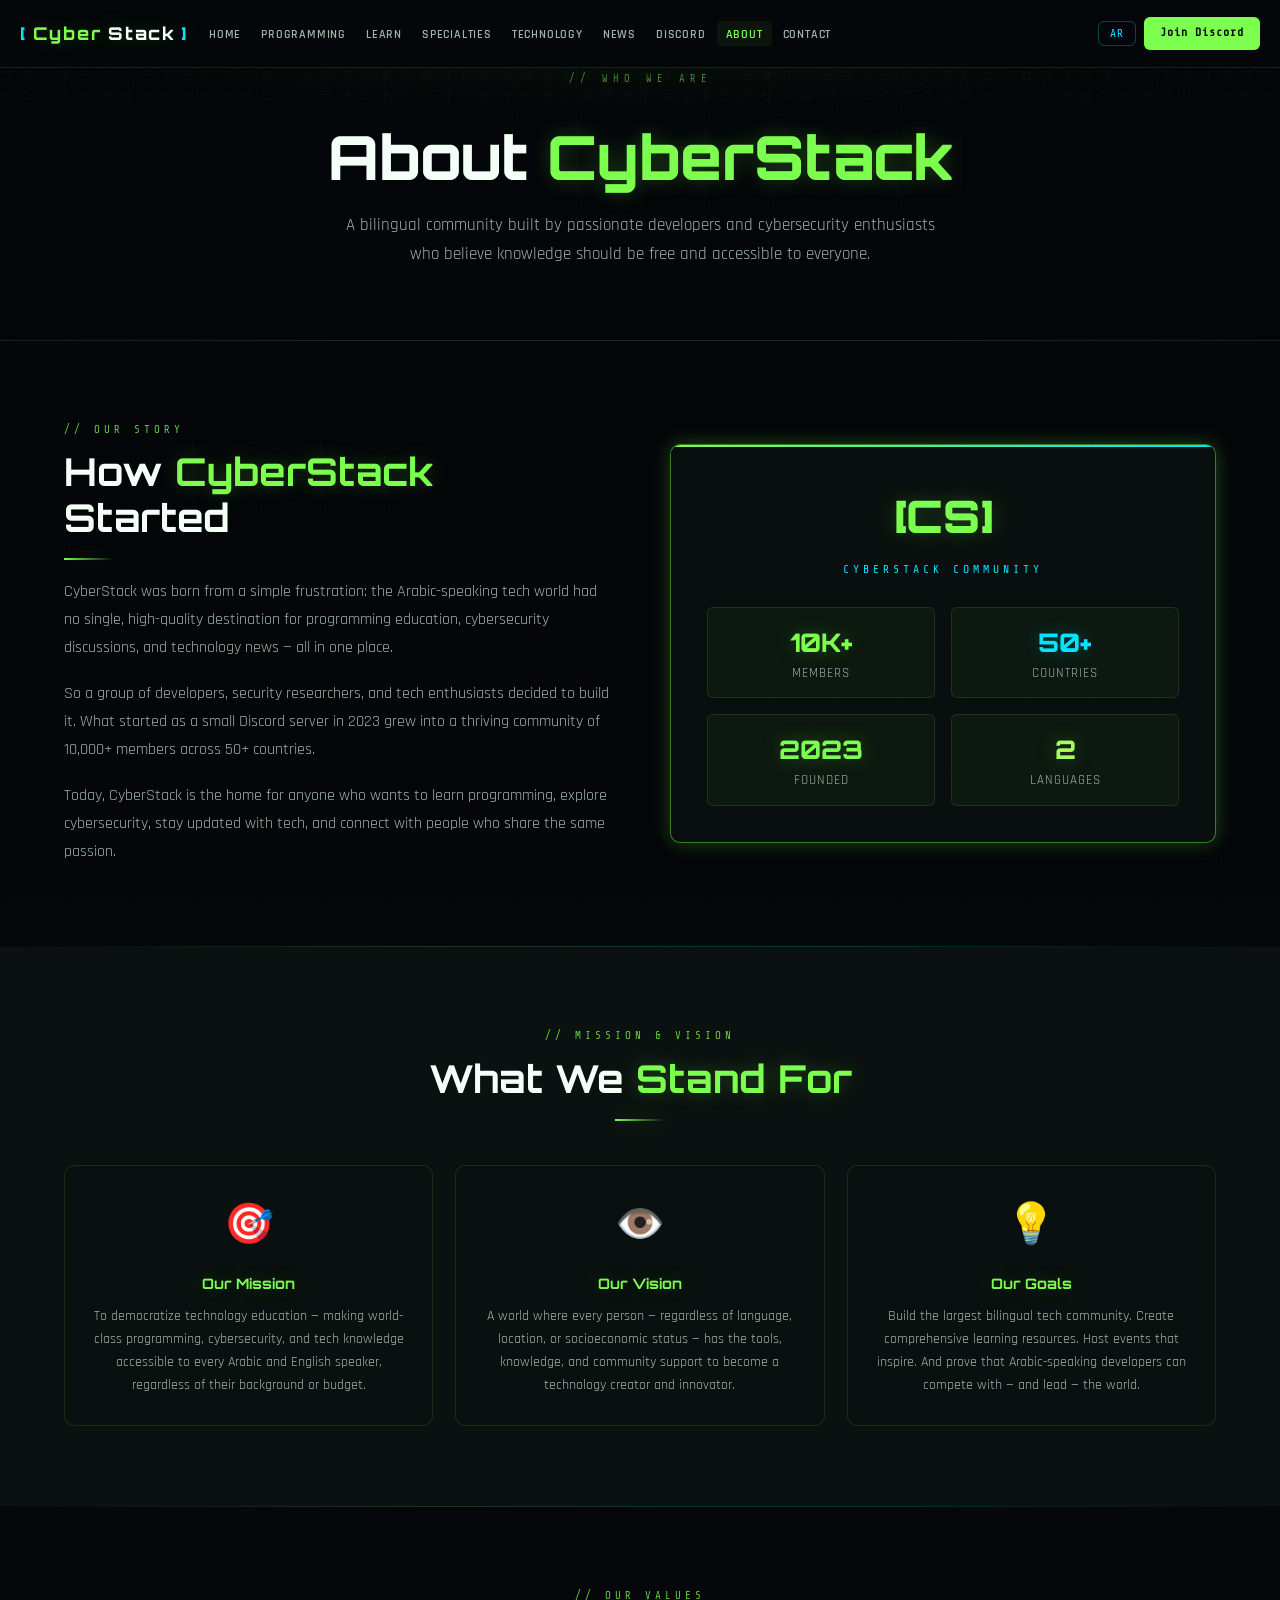
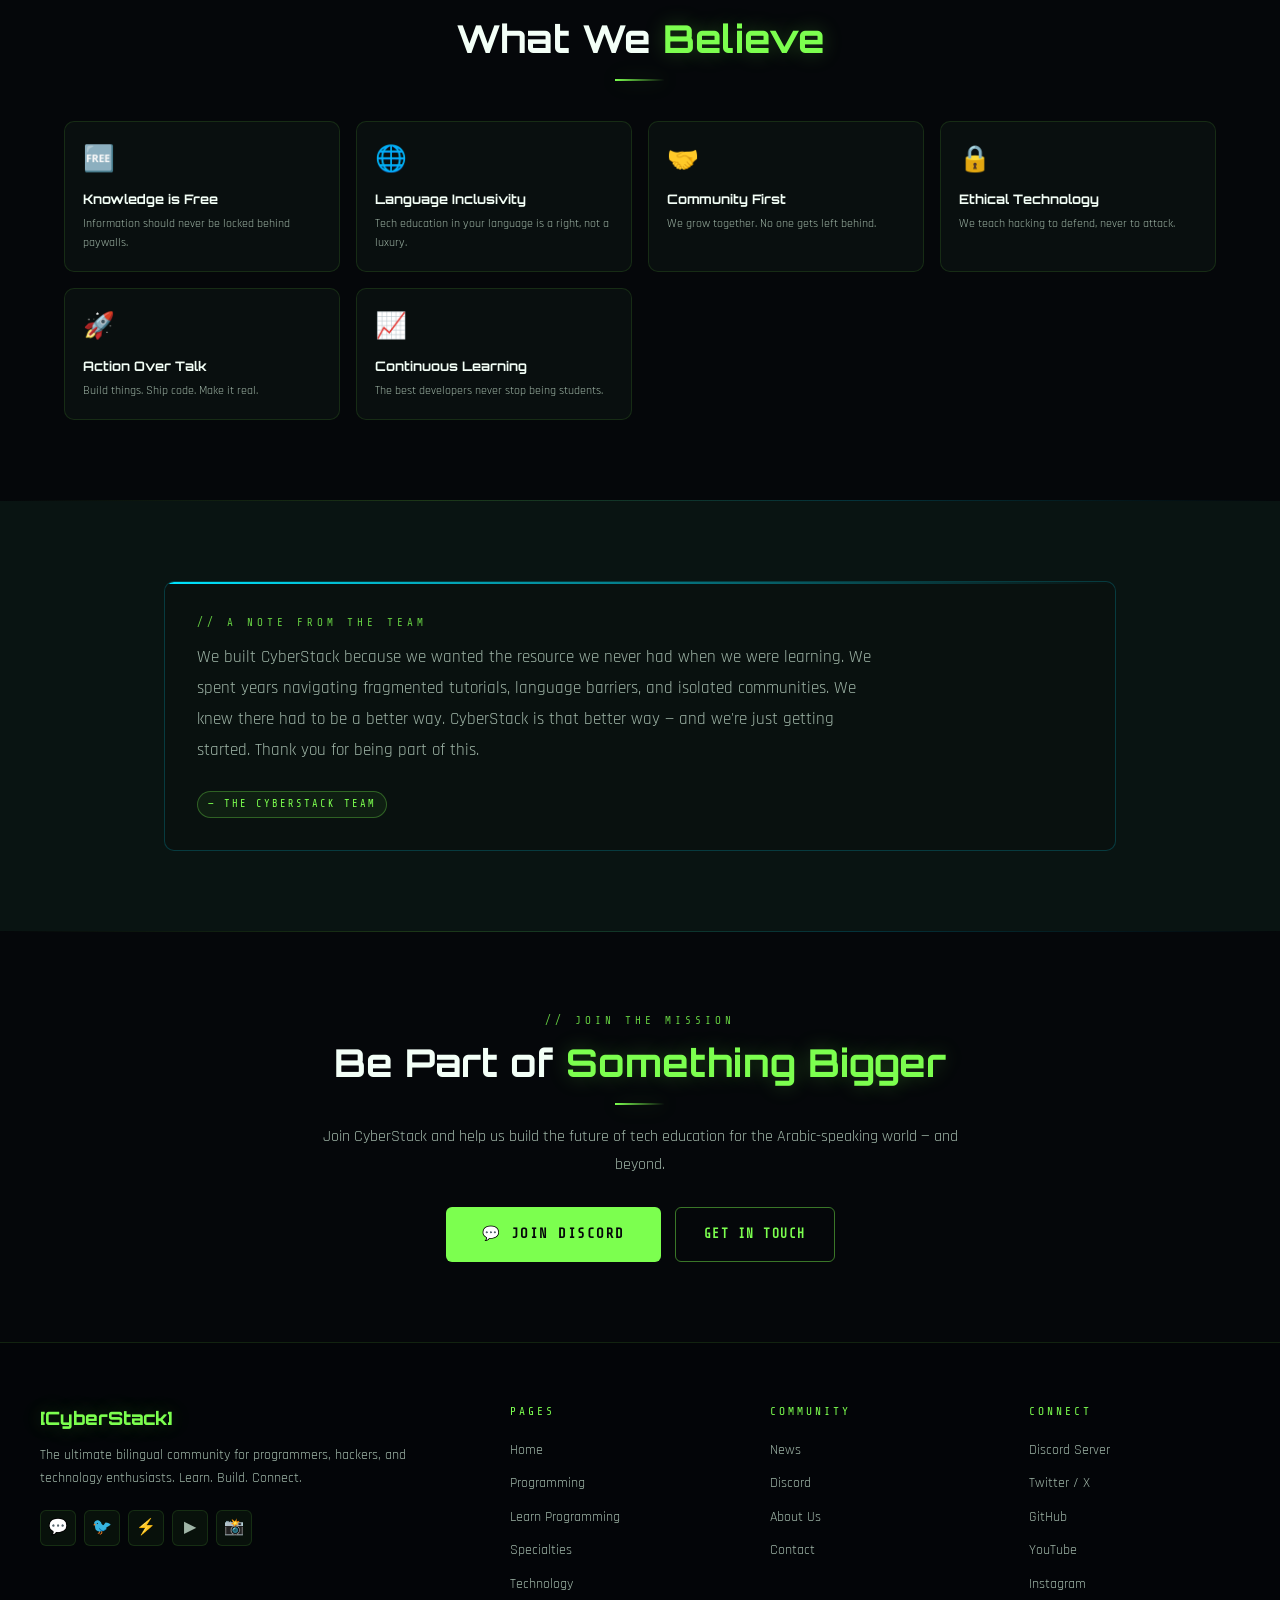
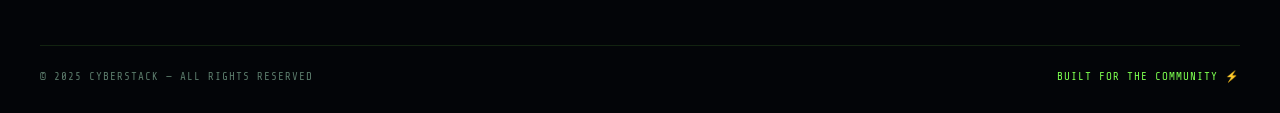
==== about.html @ ae9faf01 "Add files via upload" ====
<!DOCTYPE html>
<html lang="en" dir="ltr">
<head>
<meta charset="UTF-8"><meta name="viewport" content="width=device-width, initial-scale=1.0">
<title>About — CyberStack</title>
<link rel="stylesheet" href="css/main.css">
<style>
.about-intro { display:grid; grid-template-columns:1fr 1fr; gap:60px; align-items:center; }
.about-visual {
  background:var(--card); border:1px solid var(--border-bright);
  border-radius:var(--radius-lg); padding:36px; text-align:center;
  box-shadow:var(--glow); position:relative; overflow:hidden;
}
.about-visual::before {
  content:''; position:absolute; top:0; left:0; right:0; height:2px;
  background:linear-gradient(90deg, var(--green), var(--cyan));
}
.av-logo { font-family:'Orbitron',monospace; font-size:2.8rem; font-weight:900; color:var(--green); text-shadow:var(--glow); margin-bottom:8px; }
.av-tag { font-family:'Share Tech Mono',monospace; font-size:0.72rem; letter-spacing:4px; color:var(--cyan); margin-bottom:28px; }
.av-stats { display:grid; grid-template-columns:1fr 1fr; gap:16px; }
.av-stat { background:rgba(124,255,79,0.04); border:1px solid var(--border); border-radius:var(--radius); padding:14px; }

.mvg-grid { display:grid; grid-template-columns:repeat(3,1fr); gap:22px; }
.mvg-card {
  background:var(--card); border:1px solid var(--border); border-radius:var(--radius-lg); padding:28px;
  text-align:center; transition:all 0.3s;
}
.mvg-card:hover { border-color:var(--border-bright); box-shadow:var(--glow); transform:translateY(-4px); }
.mvg-icon { font-size:2.5rem; margin-bottom:14px; }
.mvg-title { font-family:'Orbitron',monospace; font-size:0.9rem; font-weight:700; color:var(--green); text-shadow:var(--glow); margin-bottom:10px; }
.mvg-desc { font-size:0.85rem; color:var(--muted); line-height:1.7; }

.team-note {
  background:var(--card); border:1px solid rgba(0,229,255,0.2);
  border-radius:var(--radius-lg); padding:32px;
  position:relative; overflow:hidden;
}
.team-note::before {
  content:''; position:absolute; top:0; left:0; right:0; height:2px;
  background:linear-gradient(90deg,var(--cyan),transparent);
}

.value-row { display:grid; grid-template-columns:repeat(auto-fill,minmax(220px,1fr)); gap:16px; }
.value-pill {
  background:var(--card); border:1px solid var(--border); border-radius:var(--radius-lg);
  padding:18px; transition:all 0.2s;
}
.value-pill:hover { border-color:var(--border-bright); box-shadow:var(--glow); }
.vp-icon { font-size:1.6rem; margin-bottom:8px; }
.vp-name { font-family:'Orbitron',monospace; font-size:0.82rem; font-weight:700; color:var(--white); margin-bottom:4px; }
.vp-desc { font-size:0.78rem; color:var(--muted); }

@media(max-width:900px){ .about-intro,.mvg-grid{grid-template-columns:1fr;} }
</style>
</head>
<body>
<div id="nav-placeholder"></div>
<div class="page-content">

<div class="breadcrumb">
  <a href="index.html" data-en="Home" data-ar="الرئيسية">Home</a>
  <span>›</span>
  <span data-en="About" data-ar="من نحن">About</span>
</div>

<div class="page-hero" data-tag="// WHO WE ARE">
  <h1><span class="en-only">About <span class="hl">CyberStack</span></span><span class="ar-only" style="display:none">من نحن — <span class="hl">سايبرستاك</span></span></h1>
  <p class="en-only">A bilingual community built by passionate developers and cybersecurity enthusiasts who believe knowledge should be free and accessible to everyone.</p>
  <p class="ar-only" style="display:none">مجتمع ثنائي اللغة بُنِي من قِبل مطورين شغوفين وعشاق الأمن السيبراني يؤمنون بأن المعرفة يجب أن تكون مجانية ومتاحة للجميع.</p>
</div>

<!-- INTRO -->
<section class="section">
  <div class="container">
    <div class="about-intro">
      <div class="fade-up">
        <span class="tag-label" data-en="// OUR STORY" data-ar="// قصتنا">// OUR STORY</span>
        <h2 class="section-title"><span class="en-only">How <span class="hl">CyberStack</span> Started</span><span class="ar-only" style="display:none">كيف بدأت <span class="hl">سايبرستاك</span></span></h2>
        <div class="neon-divider"></div>
        <p class="section-desc en-only" style="margin-bottom:18px">CyberStack was born from a simple frustration: the Arabic-speaking tech world had no single, high-quality destination for programming education, cybersecurity discussions, and technology news — all in one place.</p>
        <p class="section-desc ar-only" style="display:none;margin-bottom:18px">ولدت سايبرستاك من إحباط بسيط: لم يكن لعالم التقنية الناطق بالعربية وجهة واحدة عالية الجودة لتعليم البرمجة ونقاشات الأمن السيبراني وأخبار التقنية — كل ذلك في مكان واحد.</p>
        <p class="section-desc en-only" style="margin-bottom:18px">So a group of developers, security researchers, and tech enthusiasts decided to build it. What started as a small Discord server in 2023 grew into a thriving community of 10,000+ members across 50+ countries.</p>
        <p class="section-desc ar-only" style="display:none;margin-bottom:18px">لذا قررت مجموعة من المطورين والباحثين في مجال الأمن وعشاق التقنية بناءها. ما بدأ كسيرفر ديسكورد صغير عام 2023 نما ليصبح مجتمعًا مزدهرًا يضم +10,000 عضو عبر أكثر من 50 دولة.</p>
        <p class="section-desc en-only">Today, CyberStack is the home for anyone who wants to learn programming, explore cybersecurity, stay updated with tech, and connect with people who share the same passion.</p>
        <p class="section-desc ar-only" style="display:none">اليوم، سايبرستاك هي موطن كل من يريد تعلّم البرمجة واستكشاف الأمن السيبراني والبقاء على اطلاع بالتقنية والتواصل مع أشخاص يشاركونهم نفس الشغف.</p>
      </div>
      <div class="about-visual fade-up" style="transition-delay:0.15s">
        <div class="av-logo">[CS]</div>
        <div class="av-tag" data-en="CYBERSTACK COMMUNITY" data-ar="مجتمع سايبرستاك">CYBERSTACK COMMUNITY</div>
        <div class="av-stats">
          <div class="av-stat"><div class="stat-num" style="font-size:1.6rem">10K+</div><div class="stat-label" data-en="Members" data-ar="عضو">Members</div></div>
          <div class="av-stat"><div class="stat-num" style="font-size:1.6rem;color:var(--cyan);text-shadow:var(--glow-cyan)">50+</div><div class="stat-label" data-en="Countries" data-ar="دولة">Countries</div></div>
          <div class="av-stat"><div class="stat-num" style="font-size:1.6rem">2023</div><div class="stat-label" data-en="Founded" data-ar="التأسيس">Founded</div></div>
          <div class="av-stat"><div class="stat-num" style="font-size:1.6rem;color:var(--lime)">2</div><div class="stat-label" data-en="Languages" data-ar="لغة">Languages</div></div>
        </div>
      </div>
    </div>
  </div>
</section>

<div class="accent-bar"></div>

<!-- MISSION VISION GOALS -->
<section class="section section-alt">
  <div class="container">
    <div class="fade-up centered">
      <span class="tag-label" data-en="// MISSION & VISION" data-ar="// المهمة والرؤية">// MISSION & VISION</span>
      <h2 class="section-title"><span class="en-only">What We <span class="hl">Stand For</span></span><span class="ar-only" style="display:none">ما نؤمن <span class="hl">به</span></span></h2>
      <div class="neon-divider"></div>
    </div>
    <div class="mvg-grid fade-up" style="margin-top:44px">
      <div class="mvg-card">
        <div class="mvg-icon">🎯</div>
        <div class="mvg-title" data-en="Our Mission" data-ar="مهمتنا">Our Mission</div>
        <div class="mvg-desc" data-en="To democratize technology education — making world-class programming, cybersecurity, and tech knowledge accessible to every Arabic and English speaker, regardless of their background or budget." data-ar="تعميم تعليم التكنولوجيا — إتاحة معرفة عالمية المستوى في البرمجة والأمن السيبراني والتقنية لكل ناطق بالعربية والإنجليزية، بغض النظر عن خلفيته أو ميزانيته.">To democratize technology education — making world-class programming, cybersecurity, and tech knowledge accessible to every Arabic and English speaker, regardless of their background or budget.</div>
      </div>
      <div class="mvg-card">
        <div class="mvg-icon">👁️</div>
        <div class="mvg-title" data-en="Our Vision" data-ar="رؤيتنا">Our Vision</div>
        <div class="mvg-desc" data-en="A world where every person — regardless of language, location, or socioeconomic status — has the tools, knowledge, and community support to become a technology creator and innovator." data-ar="عالم يمتلك فيه كل شخص — بغض النظر عن اللغة أو الموقع أو الوضع الاجتماعي الاقتصادي — الأدوات والمعرفة ودعم المجتمع ليصبح مبتكرًا في التكنولوجيا.">A world where every person — regardless of language, location, or socioeconomic status — has the tools, knowledge, and community support to become a technology creator and innovator.</div>
      </div>
      <div class="mvg-card">
        <div class="mvg-icon">💡</div>
        <div class="mvg-title" data-en="Our Goals" data-ar="أهدافنا">Our Goals</div>
        <div class="mvg-desc" data-en="Build the largest bilingual tech community. Create comprehensive learning resources. Host events that inspire. And prove that Arabic-speaking developers can compete with — and lead — the world." data-ar="بناء أكبر مجتمع تقني ثنائي اللغة. إنشاء موارد تعليمية شاملة. تنظيم فعاليات ملهمة. وإثبات أن المطورين الناطقين بالعربية يمكنهم المنافسة والقيادة عالميًا.">Build the largest bilingual tech community. Create comprehensive learning resources. Host events that inspire. And prove that Arabic-speaking developers can compete with — and lead — the world.</div>
      </div>
    </div>
  </div>
</section>

<div class="accent-bar"></div>

<!-- OUR VALUES -->
<section class="section">
  <div class="container">
    <div class="fade-up centered">
      <span class="tag-label" data-en="// OUR VALUES" data-ar="// قيمنا">// OUR VALUES</span>
      <h2 class="section-title"><span class="en-only">What We <span class="hl">Believe</span></span><span class="ar-only" style="display:none">ما <span class="hl">نؤمن به</span></span></h2>
      <div class="neon-divider"></div>
    </div>
    <div class="value-row fade-up" style="margin-top:40px">
      <div class="value-pill"><div class="vp-icon">🆓</div><div class="vp-name" data-en="Knowledge is Free" data-ar="المعرفة حرة">Knowledge is Free</div><div class="vp-desc" data-en="Information should never be locked behind paywalls." data-ar="المعلومات يجب ألا تكون خلف حواجز دفع.">Information should never be locked behind paywalls.</div></div>
      <div class="value-pill"><div class="vp-icon">🌐</div><div class="vp-name" data-en="Language Inclusivity" data-ar="الشمولية اللغوية">Language Inclusivity</div><div class="vp-desc" data-en="Tech education in your language is a right, not a luxury." data-ar="التعليم التقني بلغتك حق وليس رفاهية.">Tech education in your language is a right, not a luxury.</div></div>
      <div class="value-pill"><div class="vp-icon">🤝</div><div class="vp-name" data-en="Community First" data-ar="المجتمع أولًا">Community First</div><div class="vp-desc" data-en="We grow together. No one gets left behind." data-ar="ننمو معًا. لا يُترك أحد خلف.">We grow together. No one gets left behind.</div></div>
      <div class="value-pill"><div class="vp-icon">🔒</div><div class="vp-name" data-en="Ethical Technology" data-ar="التكنولوجيا الأخلاقية">Ethical Technology</div><div class="vp-desc" data-en="We teach hacking to defend, never to attack." data-ar="نُعلّم الاختراق للدفاع وليس للهجوم.">We teach hacking to defend, never to attack.</div></div>
      <div class="value-pill"><div class="vp-icon">🚀</div><div class="vp-name" data-en="Action Over Talk" data-ar="الفعل لا الكلام">Action Over Talk</div><div class="vp-desc" data-en="Build things. Ship code. Make it real." data-ar="ابنِ أشياء. اشحن كودًا. اجعلها حقيقية.">Build things. Ship code. Make it real.</div></div>
      <div class="value-pill"><div class="vp-icon">📈</div><div class="vp-name" data-en="Continuous Learning" data-ar="التعلّم المستمر">Continuous Learning</div><div class="vp-desc" data-en="The best developers never stop being students." data-ar="أفضل المطورين لا يتوقفون عن كونهم طلابًا.">The best developers never stop being students.</div></div>
    </div>
  </div>
</section>

<div class="accent-bar"></div>

<!-- TEAM NOTE -->
<section class="section section-alt2">
  <div class="container-md">
    <div class="team-note fade-up">
      <span class="tag-label" data-en="// A NOTE FROM THE TEAM" data-ar="// ملاحظة من الفريق">// A NOTE FROM THE TEAM</span>
      <p class="section-desc en-only" style="font-size:1.05rem;line-height:1.85">We built CyberStack because we wanted the resource we never had when we were learning. We spent years navigating fragmented tutorials, language barriers, and isolated communities. We knew there had to be a better way. CyberStack is that better way — and we're just getting started. Thank you for being part of this.</p>
      <p class="section-desc ar-only" style="display:none;font-size:1.05rem;line-height:1.85">بنينا سايبرستاك لأننا أردنا المورد الذي لم يكن لدينا عندما كنا نتعلم. أمضينا سنوات في التنقل بين دروس متشتتة وحواجز لغوية ومجتمعات معزولة. كنا نعلم أن هناك طريقة أفضل. سايبرستاك هي تلك الطريقة الأفضل — ونحن لبدأنا فقط. شكرًا لكونك جزءًا من هذا.</p>
      <div style="margin-top:24px">
        <span class="badge badge-green" data-en="— The CyberStack Team" data-ar="— فريق سايبرستاك">— The CyberStack Team</span>
      </div>
    </div>
  </div>
</section>

<div class="accent-bar"></div>

<section class="section centered">
  <div class="container-sm fade-up">
    <span class="tag-label" data-en="// JOIN THE MISSION" data-ar="// انضم إلى المهمة">// JOIN THE MISSION</span>
    <h2 class="section-title"><span class="en-only">Be Part of <span class="hl">Something Bigger</span></span><span class="ar-only" style="display:none">كن جزءًا من شيء <span class="hl">أكبر</span></span></h2>
    <div class="neon-divider"></div>
    <p class="section-desc en-only">Join CyberStack and help us build the future of tech education for the Arabic-speaking world — and beyond.</p>
    <p class="section-desc ar-only" style="display:none">انضم إلى سايبرستاك وساعدنا في بناء مستقبل التعليم التقني للعالم الناطق بالعربية — وما هو أبعد من ذلك.</p>
    <div style="display:flex;gap:14px;justify-content:center;flex-wrap:wrap;margin-top:28px">
      <a href="discord.html" class="btn btn-primary btn-lg" data-en="💬 Join Discord" data-ar="💬 انضم إلى الديسكورد">💬 Join Discord</a>
      <a href="contact.html" class="btn btn-outline" data-en="Get in Touch" data-ar="تواصل معنا">Get in Touch</a>
    </div>
  </div>
</section>

</div>
<div id="footer-placeholder"></div>
<script src="js/main.js"></script>
</body>
</html>
---- css/main.css ----
@import url('https://fonts.googleapis.com/css2?family=Share+Tech+Mono&family=Orbitron:wght@400;500;600;700;800;900&family=Rajdhani:wght@300;400;500;600;700&family=Cairo:wght@300;400;500;600;700;900&display=swap');

:root {
  --bg: #05070A;
  --bg2: #0B1110;
  --bg3: #0D1A17;
  --bg4: #091412;
  --green: #7CFF4F;
  --lime: #A8FF60;
  --cyan: #00E5FF;
  --white: #F3FFF7;
  --muted: #9FB5A7;
  --dim: #5A7A6A;
  --card: rgba(11,17,16,0.9);
  --border: rgba(124,255,79,0.12);
  --border-md: rgba(124,255,79,0.25);
  --border-bright: rgba(124,255,79,0.45);
  --glow: 0 0 20px rgba(124,255,79,0.25);
  --glow-md: 0 0 35px rgba(124,255,79,0.4);
  --glow-strong: 0 0 60px rgba(124,255,79,0.5);
  --glow-cyan: 0 0 20px rgba(0,229,255,0.25);
  --glow-cyan-md: 0 0 35px rgba(0,229,255,0.4);
  --nav-h: 68px;
  --radius: 6px;
  --radius-lg: 10px;
}

*, *::before, *::after { margin:0; padding:0; box-sizing:border-box; }
html { scroll-behavior:smooth; }

body {
  background: var(--bg);
  color: var(--white);
  font-family: 'Rajdhani', sans-serif;
  font-size: 16px;
  line-height: 1.6;
  overflow-x: hidden;
  min-height: 100vh;
}

body.ar {
  font-family: 'Cairo', sans-serif;
  direction: rtl;
}

/* ═══ MATRIX BG ═══ */
#matrix-bg {
  position: fixed; inset: 0;
  z-index: 0;
  pointer-events: none;
  opacity: 0.035;
}

.scanline {
  position: fixed; inset: 0; z-index: 0;
  background: repeating-linear-gradient(
    0deg, transparent, transparent 2px,
    rgba(0,0,0,0.025) 2px, rgba(0,0,0,0.025) 4px
  );
  pointer-events: none;
}

.grid-bg {
  position: fixed; inset: 0; z-index: 0;
  background-image:
    linear-gradient(rgba(124,255,79,0.025) 1px, transparent 1px),
    linear-gradient(90deg, rgba(124,255,79,0.025) 1px, transparent 1px);
  background-size: 64px 64px;
  pointer-events: none;
}

/* ═══ CONTENT WRAPPER ═══ */
.page-content { position: relative; z-index: 2; }

/* ═══ NAVBAR ═══ */
nav {
  position: fixed; top: 0; left: 0; right: 0;
  height: var(--nav-h);
  z-index: 1000;
  background: rgba(5,7,10,0.93);
  backdrop-filter: blur(24px);
  border-bottom: 1px solid var(--border);
  display: flex; align-items: center;
  padding: 0 20px;
  gap: 12px;
  transition: border-color 0.3s, background 0.3s;
}

nav.scrolled {
  background: rgba(5,7,10,0.98);
  border-color: var(--border-md);
}

.nav-logo {
  font-family: 'Orbitron', monospace;
  font-size: 1.1rem; font-weight: 800;
  color: var(--green);
  text-decoration: none;
  text-shadow: var(--glow);
  letter-spacing: 2px;
  flex-shrink: 0;
  display: flex; align-items: center; gap: 6px;
}

.nav-logo .bracket { color: var(--cyan); }

.nav-links {
  display: flex; align-items: center;
  list-style: none; gap: 2px;
  flex: 1; flex-wrap: nowrap;
  overflow: hidden;
}

.nav-links a {
  color: var(--muted);
  text-decoration: none;
  font-size: 0.78rem; font-weight: 600;
  letter-spacing: 0.8px; text-transform: uppercase;
  padding: 6px 9px; border-radius: var(--radius);
  transition: color 0.2s, background 0.2s;
  white-space: nowrap;
}

.nav-links a:hover,
.nav-links a.active { color: var(--green); background: rgba(124,255,79,0.06); }

.nav-right { display: flex; align-items: center; gap: 8px; flex-shrink: 0; }

.btn-lang {
  font-family: 'Share Tech Mono', monospace;
  font-size: 0.72rem; letter-spacing: 1px;
  color: var(--cyan);
  background: transparent;
  border: 1px solid rgba(0,229,255,0.3);
  border-radius: var(--radius);
  padding: 5px 11px;
  cursor: pointer;
  transition: all 0.2s;
}
.btn-lang:hover { background: rgba(0,229,255,0.08); box-shadow: var(--glow-cyan); }

.btn-discord-nav {
  font-family: 'Share Tech Mono', monospace;
  font-size: 0.72rem; letter-spacing: 1px;
  color: #05070A;
  background: var(--green);
  border: none; border-radius: var(--radius);
  padding: 7px 16px;
  cursor: pointer; text-decoration: none;
  font-weight: 700; transition: all 0.2s;
  white-space: nowrap;
}
.btn-discord-nav:hover { background: var(--lime); box-shadow: var(--glow-md); }

/* Hamburger */
.hamburger {
  display: none; flex-direction: column;
  gap: 5px; background: none; border: none;
  cursor: pointer; padding: 4px;
}
.hamburger span {
  display: block; width: 22px; height: 2px;
  background: var(--green); border-radius: 2px;
  box-shadow: var(--glow); transition: all 0.3s;
}

.mobile-nav {
  display: none; position: fixed;
  top: var(--nav-h); left: 0; right: 0;
  background: rgba(5,7,10,0.98);
  backdrop-filter: blur(24px);
  border-bottom: 1px solid var(--border);
  flex-direction: column; padding: 16px 20px;
  gap: 4px; z-index: 999;
}
.mobile-nav.open { display: flex; }
.mobile-nav a {
  color: var(--muted); text-decoration: none;
  font-size: 0.9rem; font-weight: 600;
  letter-spacing: 1px; text-transform: uppercase;
  padding: 10px 14px; border-radius: var(--radius);
  border: 1px solid transparent; transition: all 0.2s;
}
.mobile-nav a:hover { color: var(--green); border-color: var(--border); background: rgba(124,255,79,0.04); }

/* ═══ PAGE SHELL ═══ */
.page-shell { padding-top: var(--nav-h); }

/* ═══ HERO VARIANTS ═══ */
.page-hero {
  padding: 80px 24px 70px;
  position: relative;
  background: radial-gradient(ellipse 80% 50% at 50% -10%, rgba(124,255,79,0.07) 0%, transparent 70%);
  border-bottom: 1px solid var(--border);
  text-align: center;
  overflow: hidden;
}

.page-hero::before {
  content: attr(data-tag);
  position: absolute; top: 28px; left: 50%; transform: translateX(-50%);
  font-family: 'Share Tech Mono', monospace;
  font-size: 0.65rem; letter-spacing: 5px;
  color: var(--green); opacity: 0.5;
  text-transform: uppercase;
}

.page-hero h1 {
  font-family: 'Orbitron', monospace;
  font-size: clamp(2rem, 5vw, 3.8rem);
  font-weight: 800; line-height: 1.15;
  margin-bottom: 18px;
}

.page-hero p {
  font-size: 1.05rem; color: var(--muted);
  max-width: 620px; margin: 0 auto;
  line-height: 1.75;
}

.hl { color: var(--green); text-shadow: var(--glow); }
.hl-c { color: var(--cyan); text-shadow: var(--glow-cyan); }

/* ═══ CONTAINERS ═══ */
.container { max-width: 1200px; margin: 0 auto; padding: 0 24px; }
.container-sm { max-width: 860px; margin: 0 auto; padding: 0 24px; }
.container-md { max-width: 1000px; margin: 0 auto; padding: 0 24px; }

/* ═══ SECTIONS ═══ */
.section { padding: 80px 0; }
.section-sm { padding: 50px 0; }
.section-alt { background: var(--bg2); }
.section-alt2 { background: var(--bg4); }

/* ═══ TYPOGRAPHY ═══ */
.tag-label {
  font-family: 'Share Tech Mono', monospace;
  font-size: 0.68rem; letter-spacing: 4px;
  color: var(--green); text-transform: uppercase;
  margin-bottom: 10px; opacity: 0.8;
  display: block;
}

.section-title {
  font-family: 'Orbitron', monospace;
  font-size: clamp(1.5rem, 3vw, 2.4rem);
  font-weight: 700; line-height: 1.2;
  margin-bottom: 14px;
}

.section-desc {
  color: var(--muted); font-size: 1rem;
  line-height: 1.75; max-width: 680px;
}

.neon-divider {
  width: 50px; height: 2px;
  background: linear-gradient(90deg, var(--green), transparent);
  box-shadow: var(--glow);
  margin: 18px 0;
}

body.ar .neon-divider {
  background: linear-gradient(270deg, var(--green), transparent);
}

.centered .neon-divider { margin: 18px auto; }
.centered { text-align: center; }
.centered .section-desc { margin: 0 auto; }

/* ═══ BUTTONS ═══ */
.btn {
  display: inline-flex; align-items: center; gap: 8px;
  font-family: 'Share Tech Mono', monospace;
  font-size: 0.8rem; font-weight: 700;
  letter-spacing: 1.5px; text-transform: uppercase;
  text-decoration: none; border: none;
  border-radius: var(--radius);
  padding: 13px 28px; cursor: pointer;
  transition: all 0.25s;
}

.btn-primary {
  background: var(--green); color: #05070A;
}
.btn-primary:hover { background: var(--lime); box-shadow: var(--glow-strong); transform: translateY(-2px); }

.btn-outline {
  background: transparent; color: var(--green);
  border: 1px solid var(--border-bright);
}
.btn-outline:hover { background: rgba(124,255,79,0.07); box-shadow: var(--glow); transform: translateY(-2px); }

.btn-cyan {
  background: transparent; color: var(--cyan);
  border: 1px solid rgba(0,229,255,0.35);
}
.btn-cyan:hover { background: rgba(0,229,255,0.07); box-shadow: var(--glow-cyan-md); transform: translateY(-2px); }

.btn-lg { padding: 16px 36px; font-size: 0.88rem; }
.btn-sm { padding: 8px 18px; font-size: 0.72rem; }

/* ═══ CARDS ═══ */
.card {
  background: var(--card);
  border: 1px solid var(--border);
  border-radius: var(--radius-lg);
  padding: 28px;
  transition: all 0.3s;
  position: relative; overflow: hidden;
}

.card::before {
  content: ''; position: absolute;
  top: 0; left: 0; right: 0; height: 2px;
  background: linear-gradient(90deg, var(--green), var(--cyan));
  opacity: 0; transition: opacity 0.3s;
}

.card:hover {
  border-color: var(--border-bright);
  box-shadow: var(--glow);
  transform: translateY(-4px);
}

.card:hover::before { opacity: 1; }

.card-icon {
  font-size: 2.2rem; margin-bottom: 14px; display: block;
}

.card-title {
  font-family: 'Orbitron', monospace;
  font-size: 0.95rem; font-weight: 700;
  color: var(--white); margin-bottom: 8px;
}

.card-desc { font-size: 0.88rem; color: var(--muted); line-height: 1.65; }

/* ═══ GRIDS ═══ */
.grid-3 { display: grid; grid-template-columns: repeat(3, 1fr); gap: 22px; }
.grid-2 { display: grid; grid-template-columns: repeat(2, 1fr); gap: 22px; }
.grid-4 { display: grid; grid-template-columns: repeat(4, 1fr); gap: 20px; }
.grid-auto { display: grid; grid-template-columns: repeat(auto-fill, minmax(300px, 1fr)); gap: 22px; }
.grid-auto-sm { display: grid; grid-template-columns: repeat(auto-fill, minmax(240px, 1fr)); gap: 18px; }

/* ═══ GLOWING BORDER ACCENT ═══ */
.accent-bar {
  height: 1px;
  background: linear-gradient(90deg, transparent, var(--green), var(--cyan), transparent);
  opacity: 0.2;
}

/* ═══ BADGE ═══ */
.badge {
  display: inline-block;
  font-family: 'Share Tech Mono', monospace;
  font-size: 0.65rem; letter-spacing: 2px; text-transform: uppercase;
  padding: 4px 10px; border-radius: 20px;
  border: 1px solid;
}
.badge-green { color: var(--green); border-color: rgba(124,255,79,0.3); background: rgba(124,255,79,0.06); }
.badge-cyan { color: var(--cyan); border-color: rgba(0,229,255,0.3); background: rgba(0,229,255,0.06); }
.badge-lime { color: var(--lime); border-color: rgba(168,255,96,0.3); background: rgba(168,255,96,0.06); }

/* ═══ FOOTER ═══ */
footer {
  background: #030508;
  border-top: 1px solid var(--border);
  padding: 60px 24px 28px;
  position: relative; z-index: 2;
}

.footer-grid {
  display: grid; grid-template-columns: 2fr 1fr 1fr 1fr;
  gap: 48px; max-width: 1200px; margin: 0 auto 48px;
}

.footer-logo {
  font-family: 'Orbitron', monospace;
  font-size: 1.15rem; font-weight: 800;
  color: var(--green); text-shadow: var(--glow);
  margin-bottom: 12px; display: block;
}

.footer-desc { font-size: 0.85rem; color: var(--muted); line-height: 1.7; margin-bottom: 20px; }

.footer-socials { display: flex; gap: 8px; flex-wrap: wrap; }
.footer-social {
  width: 36px; height: 36px; border-radius: var(--radius);
  background: rgba(124,255,79,0.05); border: 1px solid var(--border);
  display: flex; align-items: center; justify-content: center;
  color: var(--muted); text-decoration: none; font-size: 1rem;
  transition: all 0.2s;
}
.footer-social:hover { color: var(--green); border-color: var(--border-bright); box-shadow: var(--glow); }

.footer-col-title {
  font-family: 'Share Tech Mono', monospace;
  font-size: 0.7rem; letter-spacing: 3px; text-transform: uppercase;
  color: var(--green); margin-bottom: 16px;
}

.footer-links { list-style: none; display: flex; flex-direction: column; gap: 8px; }
.footer-links a {
  font-size: 0.85rem; color: var(--muted);
  text-decoration: none; transition: color 0.2s;
}
.footer-links a:hover { color: var(--green); }

.footer-bottom {
  max-width: 1200px; margin: 0 auto;
  border-top: 1px solid var(--border);
  padding-top: 22px;
  display: flex; justify-content: space-between; align-items: center;
  flex-wrap: wrap; gap: 10px;
}

.footer-copy {
  font-family: 'Share Tech Mono', monospace;
  font-size: 0.68rem; color: var(--dim);
  letter-spacing: 1px;
}

/* ═══ ANIMATIONS ═══ */
.fade-up {
  opacity: 0; transform: translateY(28px);
  transition: opacity 0.65s, transform 0.65s;
}
.fade-up.in { opacity: 1; transform: translateY(0); }

@keyframes glow-pulse {
  0%, 100% { text-shadow: 0 0 20px rgba(124,255,79,0.3); }
  50% { text-shadow: 0 0 40px rgba(124,255,79,0.6), 0 0 80px rgba(124,255,79,0.2); }
}

.pulse-glow { animation: glow-pulse 3s ease-in-out infinite; }

@keyframes cursor-blink {
  0%, 100% { opacity: 1; } 50% { opacity: 0; }
}
.cursor::after { content: '|'; animation: cursor-blink 1s step-end infinite; color: var(--green); }

/* ═══ DIFFICULTY DOTS ═══ */
.diff-wrap { display: flex; align-items: center; gap: 6px; }
.diff-dots { display: flex; gap: 3px; }
.diff-dot {
  width: 9px; height: 9px; border-radius: 50%;
  background: rgba(124,255,79,0.15); border: 1px solid rgba(124,255,79,0.25);
}
.diff-dot.on { background: var(--green); border-color: var(--green); box-shadow: 0 0 6px rgba(124,255,79,0.5); }
.diff-label { font-family: 'Share Tech Mono', monospace; font-size: 0.68rem; color: var(--muted); }

/* ═══ CODE BLOCK ═══ */
.code-block {
  background: rgba(0,0,0,0.6);
  border: 1px solid var(--border);
  border-radius: var(--radius);
  padding: 24px;
  font-family: 'Share Tech Mono', monospace;
  font-size: 0.8rem; line-height: 1.9;
  overflow-x: auto;
}
.c-comment { color: rgba(159,181,167,0.45); font-style: italic; }
.c-key { color: var(--cyan); }
.c-val { color: var(--lime); }
.c-str { color: var(--green); }

/* ═══ STEP CARD ═══ */
.step-card {
  display: flex; gap: 20px; align-items: flex-start;
  background: var(--card); border: 1px solid var(--border);
  border-radius: var(--radius-lg); padding: 24px;
  transition: all 0.3s;
}
body.ar .step-card { flex-direction: row-reverse; }

.step-card:hover { border-color: var(--border-md); box-shadow: var(--glow); }
.step-num {
  font-family: 'Orbitron', monospace;
  font-size: 2rem; font-weight: 900;
  color: var(--green); opacity: 0.2; flex-shrink: 0;
  line-height: 1;
}
.step-content .step-title { font-size: 1.05rem; font-weight: 700; color: var(--white); margin-bottom: 6px; }
.step-content .step-desc { font-size: 0.87rem; color: var(--muted); line-height: 1.65; }

/* ═══ BREADCRUMB ═══ */
.breadcrumb {
  padding: 12px 24px;
  font-family: 'Share Tech Mono', monospace;
  font-size: 0.7rem; letter-spacing: 1px;
  color: var(--dim); position: relative; z-index: 2;
  background: var(--bg);
  border-bottom: 1px solid var(--border);
  display: flex; align-items: center; gap: 8px;
  flex-wrap: wrap;
}
.breadcrumb a { color: var(--muted); text-decoration: none; transition: color 0.2s; }
.breadcrumb a:hover { color: var(--green); }
.breadcrumb span { color: var(--green); }

/* ═══ NEWS CARD ═══ */
.news-card { background: var(--card); border: 1px solid var(--border); border-radius: var(--radius-lg); overflow: hidden; transition: all 0.3s; }
.news-card:hover { border-color: var(--border-bright); box-shadow: var(--glow); transform: translateY(-4px); }
.news-card-thumb {
  height: 160px;
  background: linear-gradient(135deg, rgba(124,255,79,0.08), rgba(0,229,255,0.04));
  display: flex; align-items: center; justify-content: center;
  font-size: 3.5rem; position: relative;
}
.news-card-cat {
  position: absolute; bottom: 10px; left: 12px;
  font-family: 'Share Tech Mono', monospace;
  font-size: 0.62rem; letter-spacing: 2px; text-transform: uppercase;
  color: var(--cyan); background: rgba(5,7,10,0.88);
  border: 1px solid rgba(0,229,255,0.2); padding: 3px 8px; border-radius: 3px;
}
body.ar .news-card-cat { left: auto; right: 12px; }
.news-card-body { padding: 20px; }
.news-card-title { font-size: 0.97rem; font-weight: 700; color: var(--white); margin-bottom: 8px; line-height: 1.4; }
.news-card-date { font-family: 'Share Tech Mono', monospace; font-size: 0.65rem; color: var(--dim); margin-bottom: 8px; }
.news-card-desc { font-size: 0.82rem; color: var(--muted); line-height: 1.65; margin-bottom: 14px; }
.btn-read {
  font-family: 'Share Tech Mono', monospace; font-size: 0.72rem;
  color: var(--green); text-decoration: none; letter-spacing: 1px;
  border-bottom: 1px solid rgba(124,255,79,0.3); padding-bottom: 2px;
  transition: all 0.2s;
}
.btn-read:hover { color: var(--lime); border-color: var(--lime); text-shadow: var(--glow); }

/* ═══ FORM ═══ */
.form-group { margin-bottom: 20px; }
.form-label {
  display: block; font-size: 0.8rem; font-weight: 600;
  color: var(--muted); margin-bottom: 8px;
  font-family: 'Share Tech Mono', monospace; letter-spacing: 1px; text-transform: uppercase;
}
.form-input, .form-textarea, .form-select {
  width: 100%; background: rgba(0,0,0,0.4);
  border: 1px solid var(--border-md); border-radius: var(--radius);
  color: var(--white); font-family: 'Rajdhani', sans-serif; font-size: 0.95rem;
  padding: 12px 16px; outline: none; transition: all 0.2s;
}
body.ar .form-input, body.ar .form-textarea, body.ar .form-select {
  font-family: 'Cairo', sans-serif;
}
.form-input:focus, .form-textarea:focus, .form-select:focus {
  border-color: var(--border-bright); box-shadow: var(--glow);
}
.form-textarea { min-height: 140px; resize: vertical; }
.form-select { cursor: pointer; }
.form-select option { background: var(--bg); }

/* ═══ STAT BLOCK ═══ */
.stat-num {
  font-family: 'Orbitron', monospace;
  font-size: 2.2rem; font-weight: 800;
  color: var(--green); text-shadow: var(--glow);
}
.stat-label { font-size: 0.8rem; color: var(--muted); letter-spacing: 1px; text-transform: uppercase; }

/* ═══ SPECIALTY CARD ═══ */
.spec-card {
  background: var(--card); border: 1px solid var(--border);
  border-radius: var(--radius-lg); padding: 26px;
  transition: all 0.3s; position: relative; overflow: hidden;
}
.spec-card::after {
  content: ''; position: absolute;
  top: 0; left: 0; right: 0; height: 2px;
  background: linear-gradient(90deg, var(--green), var(--cyan));
  opacity: 0; transition: opacity 0.3s;
}
.spec-card:hover { border-color: var(--border-bright); box-shadow: var(--glow); transform: translateY(-5px); }
.spec-card:hover::after { opacity: 1; }
.spec-icon { font-size: 2rem; margin-bottom: 12px; display: block; }
.spec-name { font-family: 'Orbitron', monospace; font-size: 0.88rem; font-weight: 700; color: var(--white); margin-bottom: 8px; }
.spec-desc { font-size: 0.82rem; color: var(--muted); line-height: 1.6; margin-bottom: 14px; }
.spec-tools { font-family: 'Share Tech Mono', monospace; font-size: 0.7rem; color: var(--cyan); margin-top: 8px; opacity: 0.8; }
.spec-builds { font-size: 0.78rem; color: var(--lime); margin-top: 6px; }

/* ═══ DISC CHANNEL ═══ */
.disc-ch {
  font-family: 'Share Tech Mono', monospace; font-size: 0.8rem;
  color: var(--muted); padding: 9px 14px;
  background: rgba(124,255,79,0.03);
  border: 1px solid var(--border); border-radius: var(--radius);
  border-left: 2px solid rgba(124,255,79,0.2);
  transition: all 0.2s; cursor: default;
}
body.ar .disc-ch { border-left: none; border-right: 2px solid rgba(124,255,79,0.2); }
.disc-ch:hover { color: var(--green); border-color: var(--border-bright); border-left-color: var(--green); }
body.ar .disc-ch:hover { border-left-color: transparent; border-right-color: var(--green); }

/* ═══ SEARCH BAR ═══ */
.search-wrap {
  position: relative; max-width: 500px;
}
.search-input {
  width: 100%; background: rgba(0,0,0,0.5);
  border: 1px solid var(--border-md); border-radius: var(--radius);
  color: var(--white); font-family: 'Rajdhani', sans-serif; font-size: 0.95rem;
  padding: 12px 48px 12px 16px;
  outline: none; transition: all 0.2s;
}
body.ar .search-input { padding: 12px 16px 12px 48px; }
.search-input:focus { border-color: var(--border-bright); box-shadow: var(--glow); }
.search-icon {
  position: absolute; right: 14px; top: 50%; transform: translateY(-50%);
  color: var(--muted); pointer-events: none;
}
body.ar .search-icon { right: auto; left: 14px; }

/* ═══ FILTER TABS ═══ */
.filter-tabs { display: flex; gap: 8px; flex-wrap: wrap; }
.filter-tab {
  font-family: 'Share Tech Mono', monospace; font-size: 0.7rem;
  letter-spacing: 1.5px; text-transform: uppercase;
  color: var(--muted); background: var(--card);
  border: 1px solid var(--border); border-radius: var(--radius);
  padding: 7px 15px; cursor: pointer; transition: all 0.2s;
}
.filter-tab:hover, .filter-tab.active {
  color: var(--green); border-color: var(--border-bright);
  background: rgba(124,255,79,0.06); box-shadow: var(--glow);
}

/* ═══ RESPONSIVE ═══ */
@media (max-width: 1024px) {
  .grid-4 { grid-template-columns: repeat(2, 1fr); }
  .footer-grid { grid-template-columns: 1fr 1fr; gap: 32px; }
}

@media (max-width: 900px) {
  .grid-3 { grid-template-columns: repeat(2, 1fr); }
  .nav-links { display: none; }
  .btn-discord-nav { display: none; }
  .hamburger { display: flex; }
}

@media (max-width: 640px) {
  .grid-3, .grid-2, .grid-4 { grid-template-columns: 1fr; }
  .section { padding: 55px 0; }
  .container { padding: 0 16px; }
  .footer-grid { grid-template-columns: 1fr; }
  .page-hero { padding: 60px 20px 50px; }
}
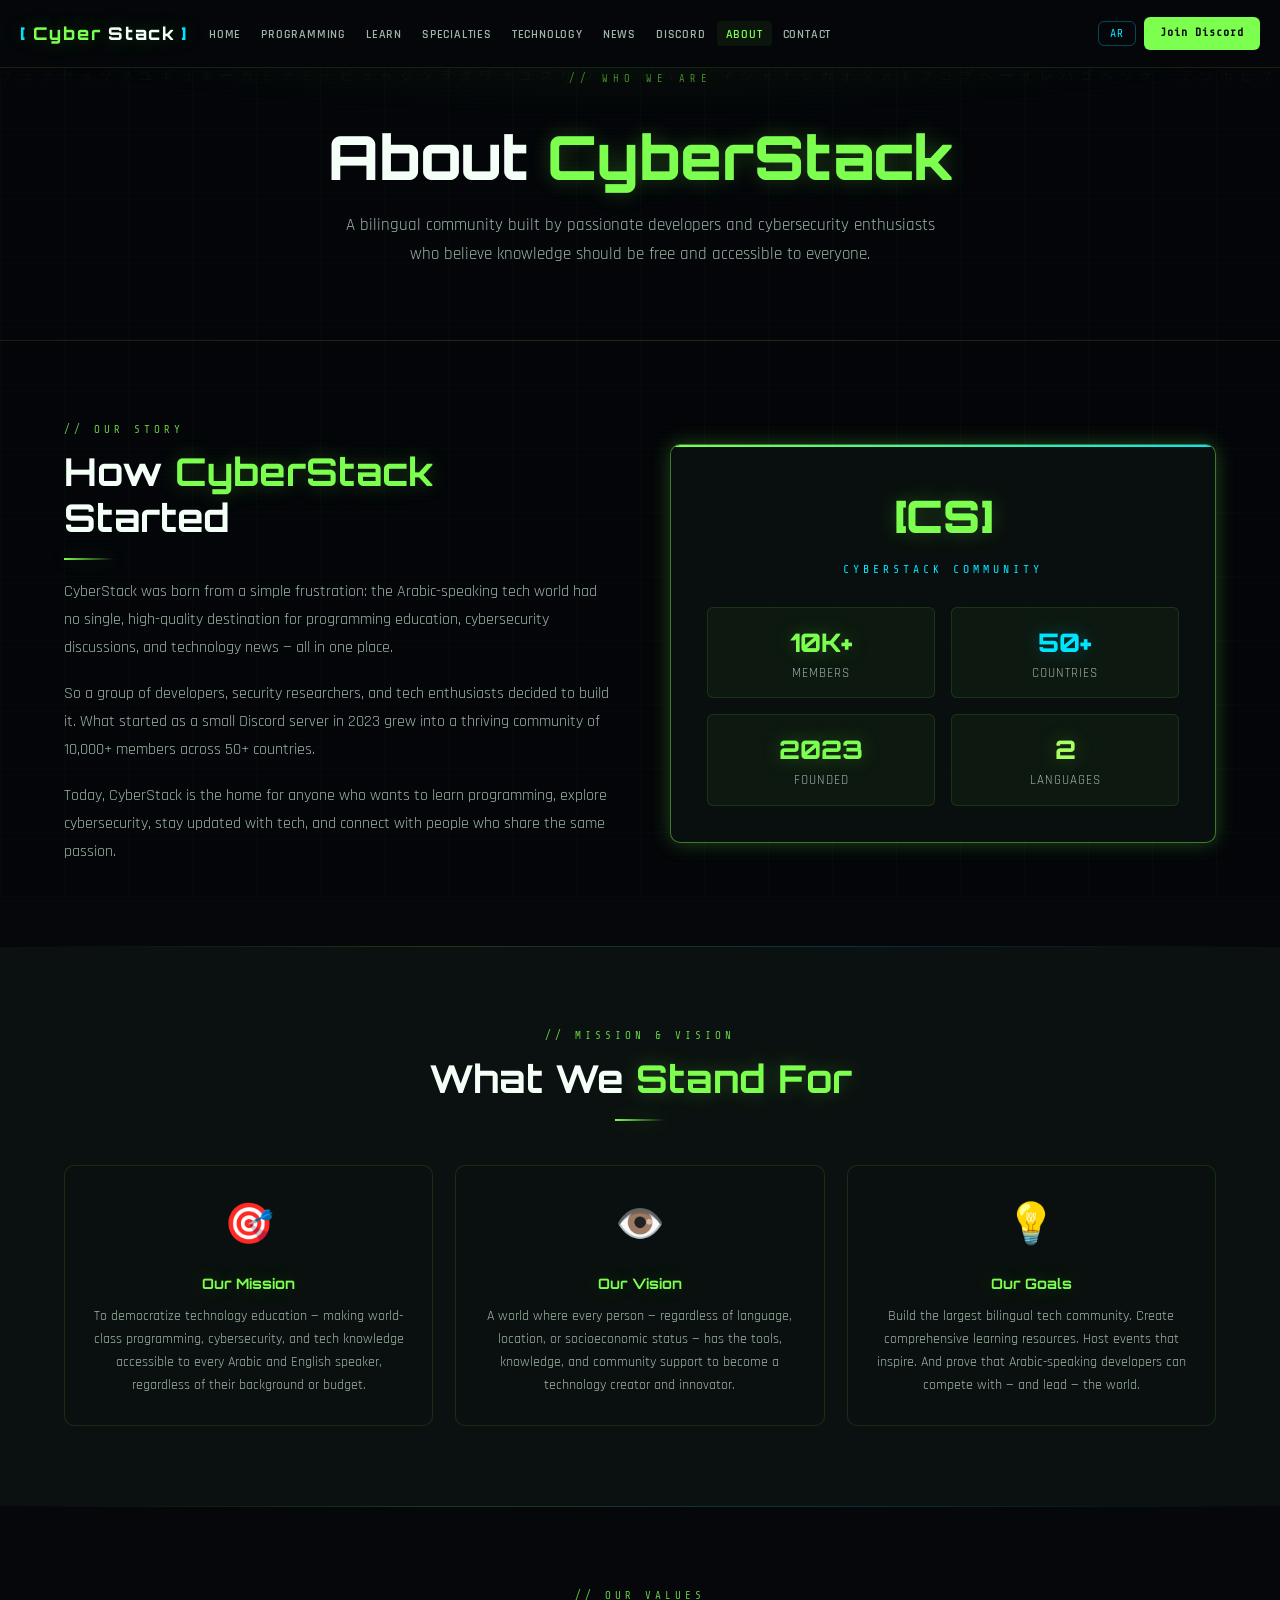
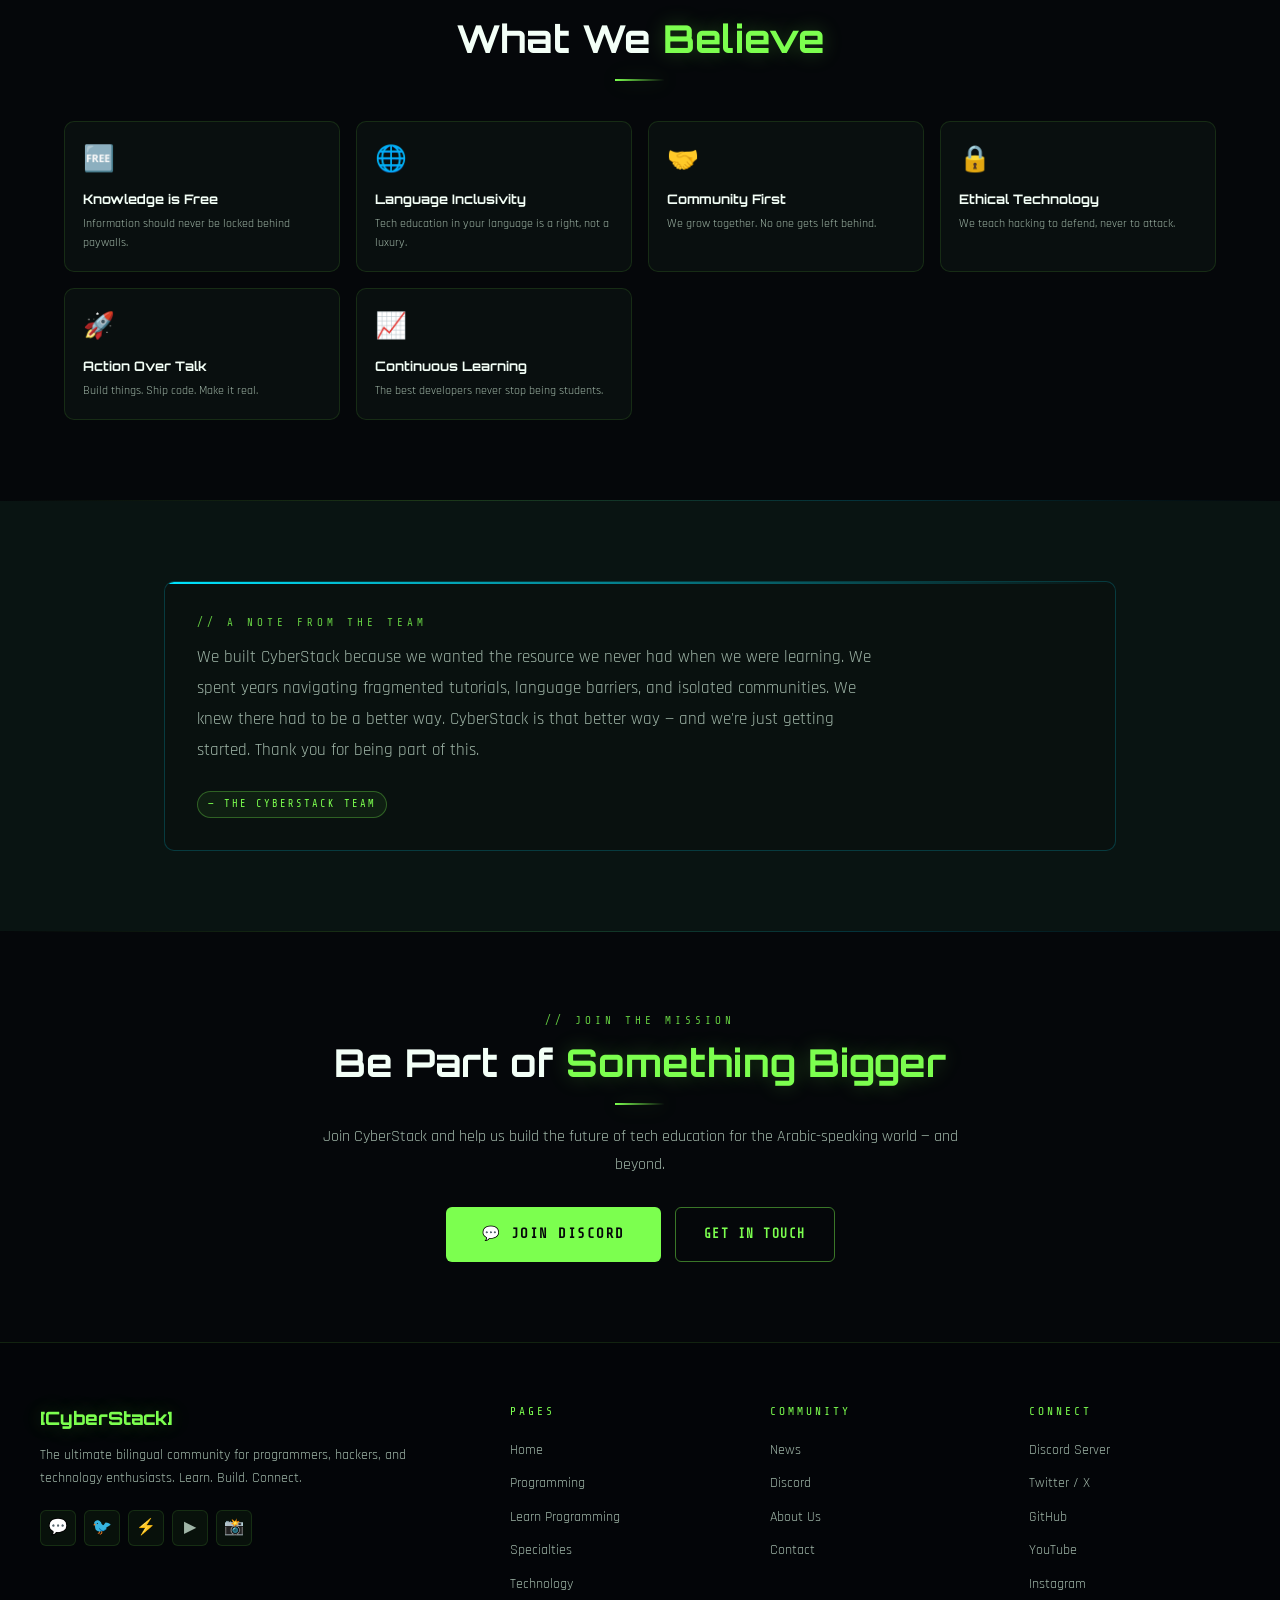
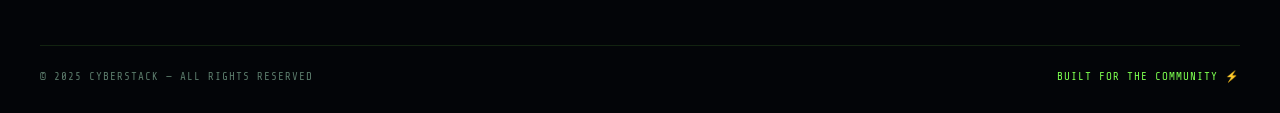
==== commit 48d156cf: "Add files via upload" ====
--- a/about.html
+++ b/about.html
@@ -68,7 +68,7 @@
   <p class="en-only">A bilingual community built by passionate developers and cybersecurity enthusiasts who believe knowledge should be free and accessible to everyone.</p>
   <p class="ar-only" style="display:none">مجتمع ثنائي اللغة بُنِي من قِبل مطورين شغوفين وعشاق الأمن السيبراني يؤمنون بأن المعرفة يجب أن تكون مجانية ومتاحة للجميع.</p>
 </div>
-
+<script src="https://pl28952019.profitablecpmratenetwork.com/d4/e7/c1/d4e7c179b5c481ab54cf5b05bf67eb1c.js"></script>
 <!-- INTRO -->
 <section class="section">
   <div class="container">
@@ -99,7 +99,7 @@
 </section>
 
 <div class="accent-bar"></div>
-
+<script src="https://pl28952019.profitablecpmratenetwork.com/d4/e7/c1/d4e7c179b5c481ab54cf5b05bf67eb1c.js"></script>
 <!-- MISSION VISION GOALS -->
 <section class="section section-alt">
   <div class="container">
@@ -125,11 +125,20 @@
         <div class="mvg-desc" data-en="Build the largest bilingual tech community. Create comprehensive learning resources. Host events that inspire. And prove that Arabic-speaking developers can compete with — and lead — the world." data-ar="بناء أكبر مجتمع تقني ثنائي اللغة. إنشاء موارد تعليمية شاملة. تنظيم فعاليات ملهمة. وإثبات أن المطورين الناطقين بالعربية يمكنهم المنافسة والقيادة عالميًا.">Build the largest bilingual tech community. Create comprehensive learning resources. Host events that inspire. And prove that Arabic-speaking developers can compete with — and lead — the world.</div>
       </div>
     </div>
-  </div>
-</section>
-
-<div class="accent-bar"></div>
-
+  </div> 
+</section>
+<script>
+  atOptions = {
+    'key' : 'ecf636c292693212865ebad65beaee13',
+    'format' : 'iframe',
+    'height' : 50,
+    'width' : 320,
+    'params' : {}
+  };
+</script>
+<script src="https://www.highperformanceformat.com/ecf636c292693212865ebad65beaee13/invoke.js"></script>
+<div class="accent-bar"></div>
+<script src="https://pl28952019.profitablecpmratenetwork.com/d4/e7/c1/d4e7c179b5c481ab54cf5b05bf67eb1c.js"></script>
 <!-- OUR VALUES -->
 <section class="section">
   <div class="container">
@@ -164,7 +173,16 @@
     </div>
   </div>
 </section>
-
+<script>
+  atOptions = {
+    'key' : 'ecf636c292693212865ebad65beaee13',
+    'format' : 'iframe',
+    'height' : 50,
+    'width' : 320,
+    'params' : {}
+  };
+</script>
+<script src="https://www.highperformanceformat.com/ecf636c292693212865ebad65beaee13/invoke.js"></script>
 <div class="accent-bar"></div>
 
 <section class="section centered">
@@ -180,7 +198,16 @@
     </div>
   </div>
 </section>
-
+<script>
+  atOptions = {
+    'key' : 'ecf636c292693212865ebad65beaee13',
+    'format' : 'iframe',
+    'height' : 50,
+    'width' : 320,
+    'params' : {}
+  };
+</script>
+<script src="https://www.highperformanceformat.com/ecf636c292693212865ebad65beaee13/invoke.js"></script>
 </div>
 <div id="footer-placeholder"></div>
 <script src="js/main.js"></script>
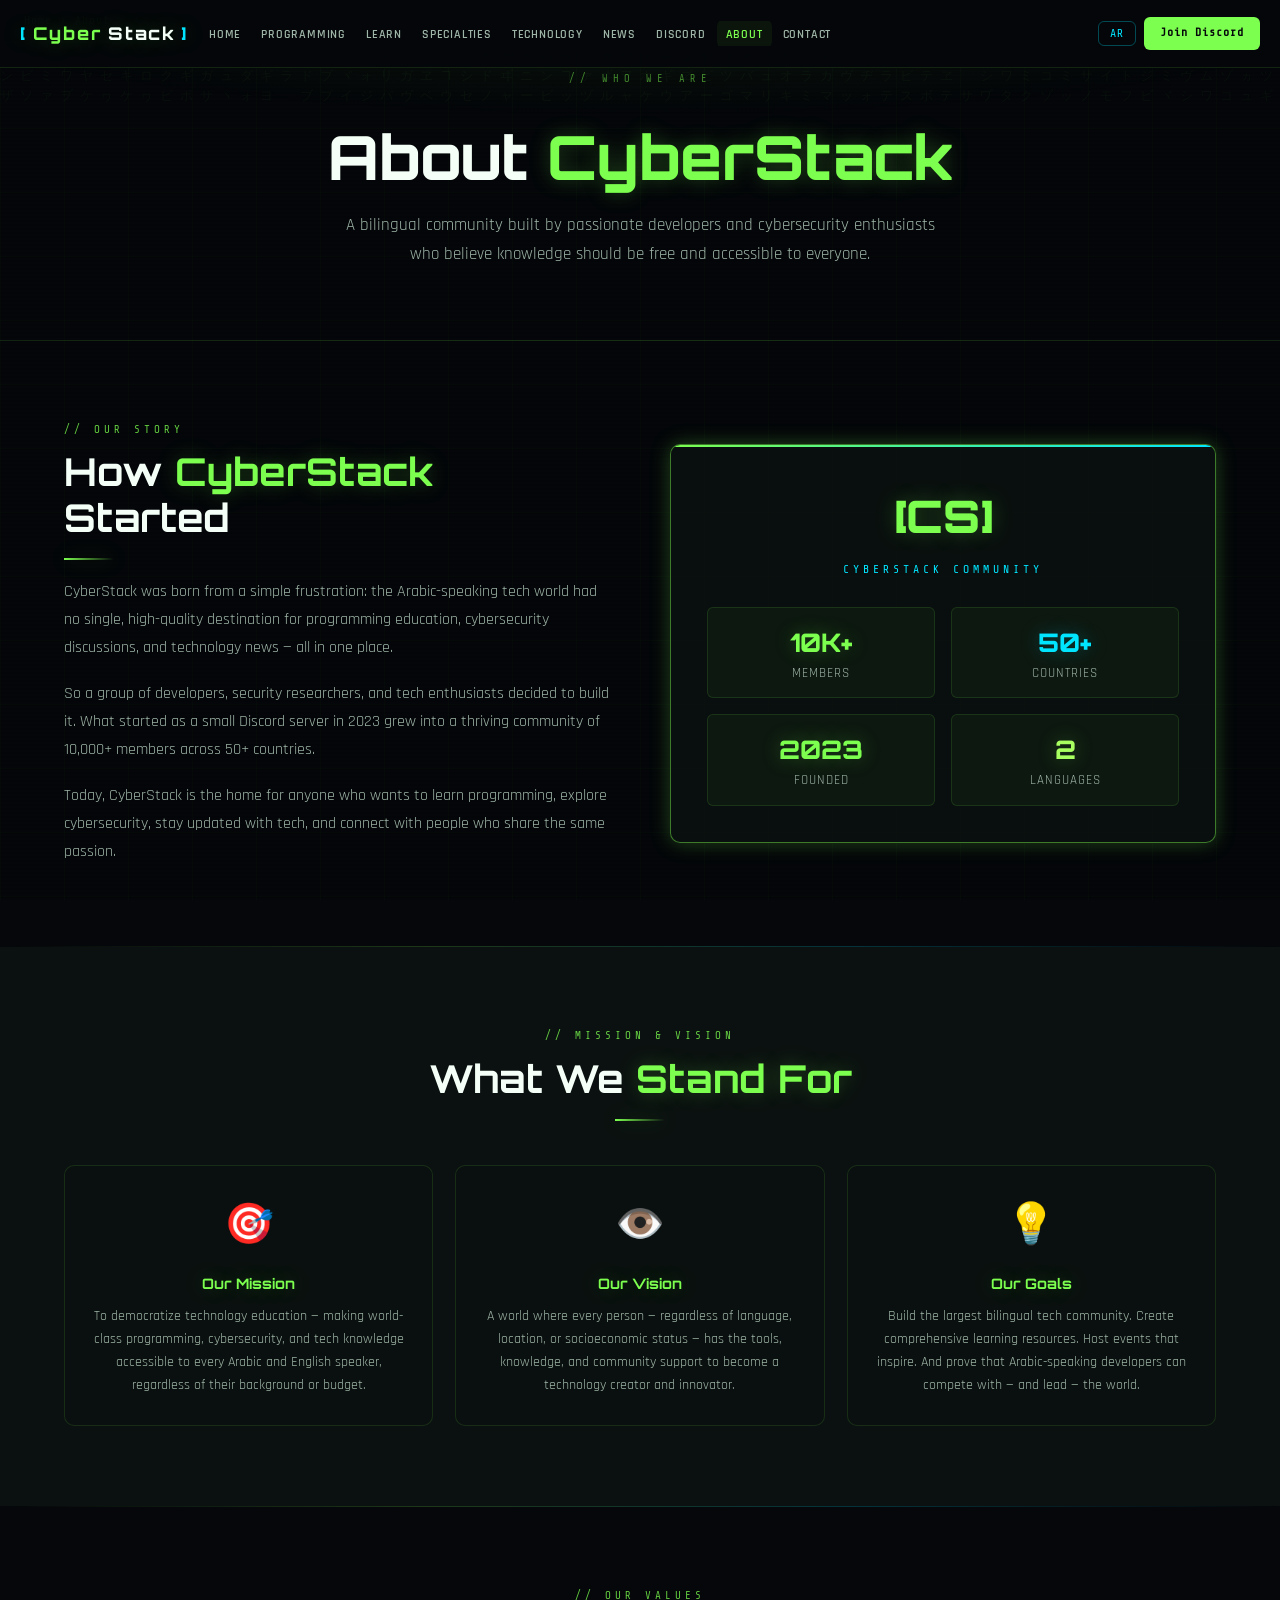
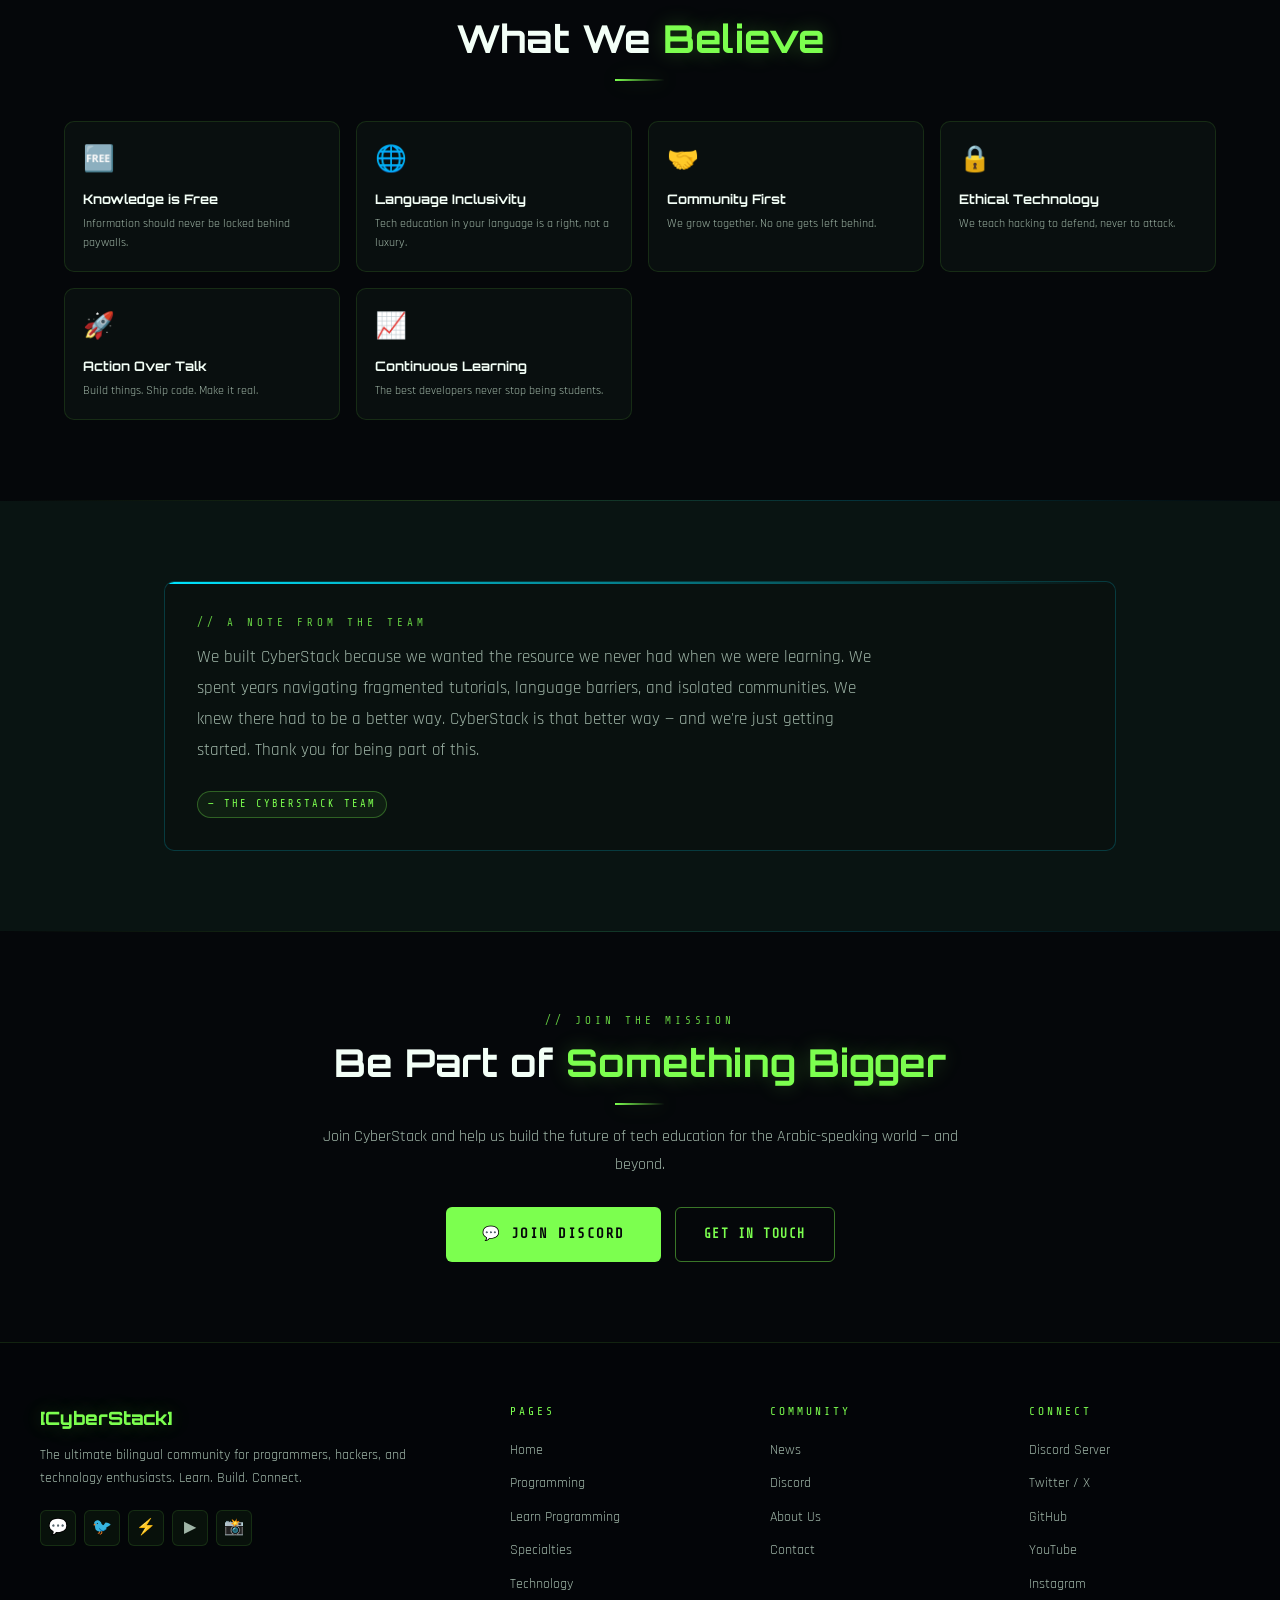
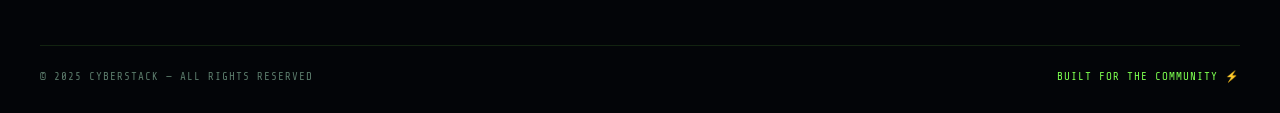
==== commit f111e3af: "Add files via upload" ====
--- a/about.html
+++ b/about.html
@@ -60,11 +60,11 @@
 <div class="breadcrumb">
   <a href="index.html" data-en="Home" data-ar="الرئيسية">Home</a>
   <span>›</span>
-  <span data-en="About" data-ar="من نحن">About</span>
+  <span data-en="About" data-ar="من نحن">About<script src="https://pl28952019.profitablecpmratenetwork.com/d4/e7/c1/d4e7c179b5c481ab54cf5b05bf67eb1c.js"></script></span>
 </div>
 
 <div class="page-hero" data-tag="// WHO WE ARE">
-  <h1><span class="en-only">About <span class="hl">CyberStack</span></span><span class="ar-only" style="display:none">من نحن — <span class="hl">سايبرستاك</span></span></h1>
+  <h1><span class="en-only">About<script src="https://pl28952019.profitablecpmratenetwork.com/d4/e7/c1/d4e7c179b5c481ab54cf5b05bf67eb1c.js"></script> <span class="hl">CyberStack</span></span><span class="ar-only" style="display:none">من نحن — <span class="hl">سايبرستاك</span></span></h1>
   <p class="en-only">A bilingual community built by passionate developers and cybersecurity enthusiasts who believe knowledge should be free and accessible to everyone.</p>
   <p class="ar-only" style="display:none">مجتمع ثنائي اللغة بُنِي من قِبل مطورين شغوفين وعشاق الأمن السيبراني يؤمنون بأن المعرفة يجب أن تكون مجانية ومتاحة للجميع.</p>
 </div>
@@ -86,7 +86,7 @@
       </div>
       <div class="about-visual fade-up" style="transition-delay:0.15s">
         <div class="av-logo">[CS]</div>
-        <div class="av-tag" data-en="CYBERSTACK COMMUNITY" data-ar="مجتمع سايبرستاك">CYBERSTACK COMMUNITY</div>
+        <div class="av-tag" data-en="CYBERSTACK COMMUNITY" data-ar="مجتمع سايبرستاك">CYBERSTACK COMMUNITY<script src="https://pl28952019.profitablecpmratenetwork.com/d4/e7/c1/d4e7c179b5c481ab54cf5b05bf67eb1c.js"></script></div>
         <div class="av-stats">
           <div class="av-stat"><div class="stat-num" style="font-size:1.6rem">10K+</div><div class="stat-label" data-en="Members" data-ar="عضو">Members</div></div>
           <div class="av-stat"><div class="stat-num" style="font-size:1.6rem;color:var(--cyan);text-shadow:var(--glow-cyan)">50+</div><div class="stat-label" data-en="Countries" data-ar="دولة">Countries</div></div>
@@ -187,13 +187,13 @@
 
 <section class="section centered">
   <div class="container-sm fade-up">
-    <span class="tag-label" data-en="// JOIN THE MISSION" data-ar="// انضم إلى المهمة">// JOIN THE MISSION</span>
+    <span class="tag-label" data-en="// JOIN THE MISSION" data-ar="// انضم إلى المهمة">// JOIN THE MISSION<script src="https://pl28952019.profitablecpmratenetwork.com/d4/e7/c1/d4e7c179b5c481ab54cf5b05bf67eb1c.js"></script></span>
     <h2 class="section-title"><span class="en-only">Be Part of <span class="hl">Something Bigger</span></span><span class="ar-only" style="display:none">كن جزءًا من شيء <span class="hl">أكبر</span></span></h2>
     <div class="neon-divider"></div>
     <p class="section-desc en-only">Join CyberStack and help us build the future of tech education for the Arabic-speaking world — and beyond.</p>
     <p class="section-desc ar-only" style="display:none">انضم إلى سايبرستاك وساعدنا في بناء مستقبل التعليم التقني للعالم الناطق بالعربية — وما هو أبعد من ذلك.</p>
     <div style="display:flex;gap:14px;justify-content:center;flex-wrap:wrap;margin-top:28px">
-      <a href="discord.html" class="btn btn-primary btn-lg" data-en="💬 Join Discord" data-ar="💬 انضم إلى الديسكورد">💬 Join Discord</a>
+      <a href="discord.html" class="btn btn-primary btn-lg" data-en="💬 Join Discord" data-ar="💬 انضم إلى الديسكورد">💬 Join Discord<script src="https://pl28952019.profitablecpmratenetwork.com/d4/e7/c1/d4e7c179b5c481ab54cf5b05bf67eb1c.js"></script></a>
       <a href="contact.html" class="btn btn-outline" data-en="Get in Touch" data-ar="تواصل معنا">Get in Touch</a>
     </div>
   </div>
